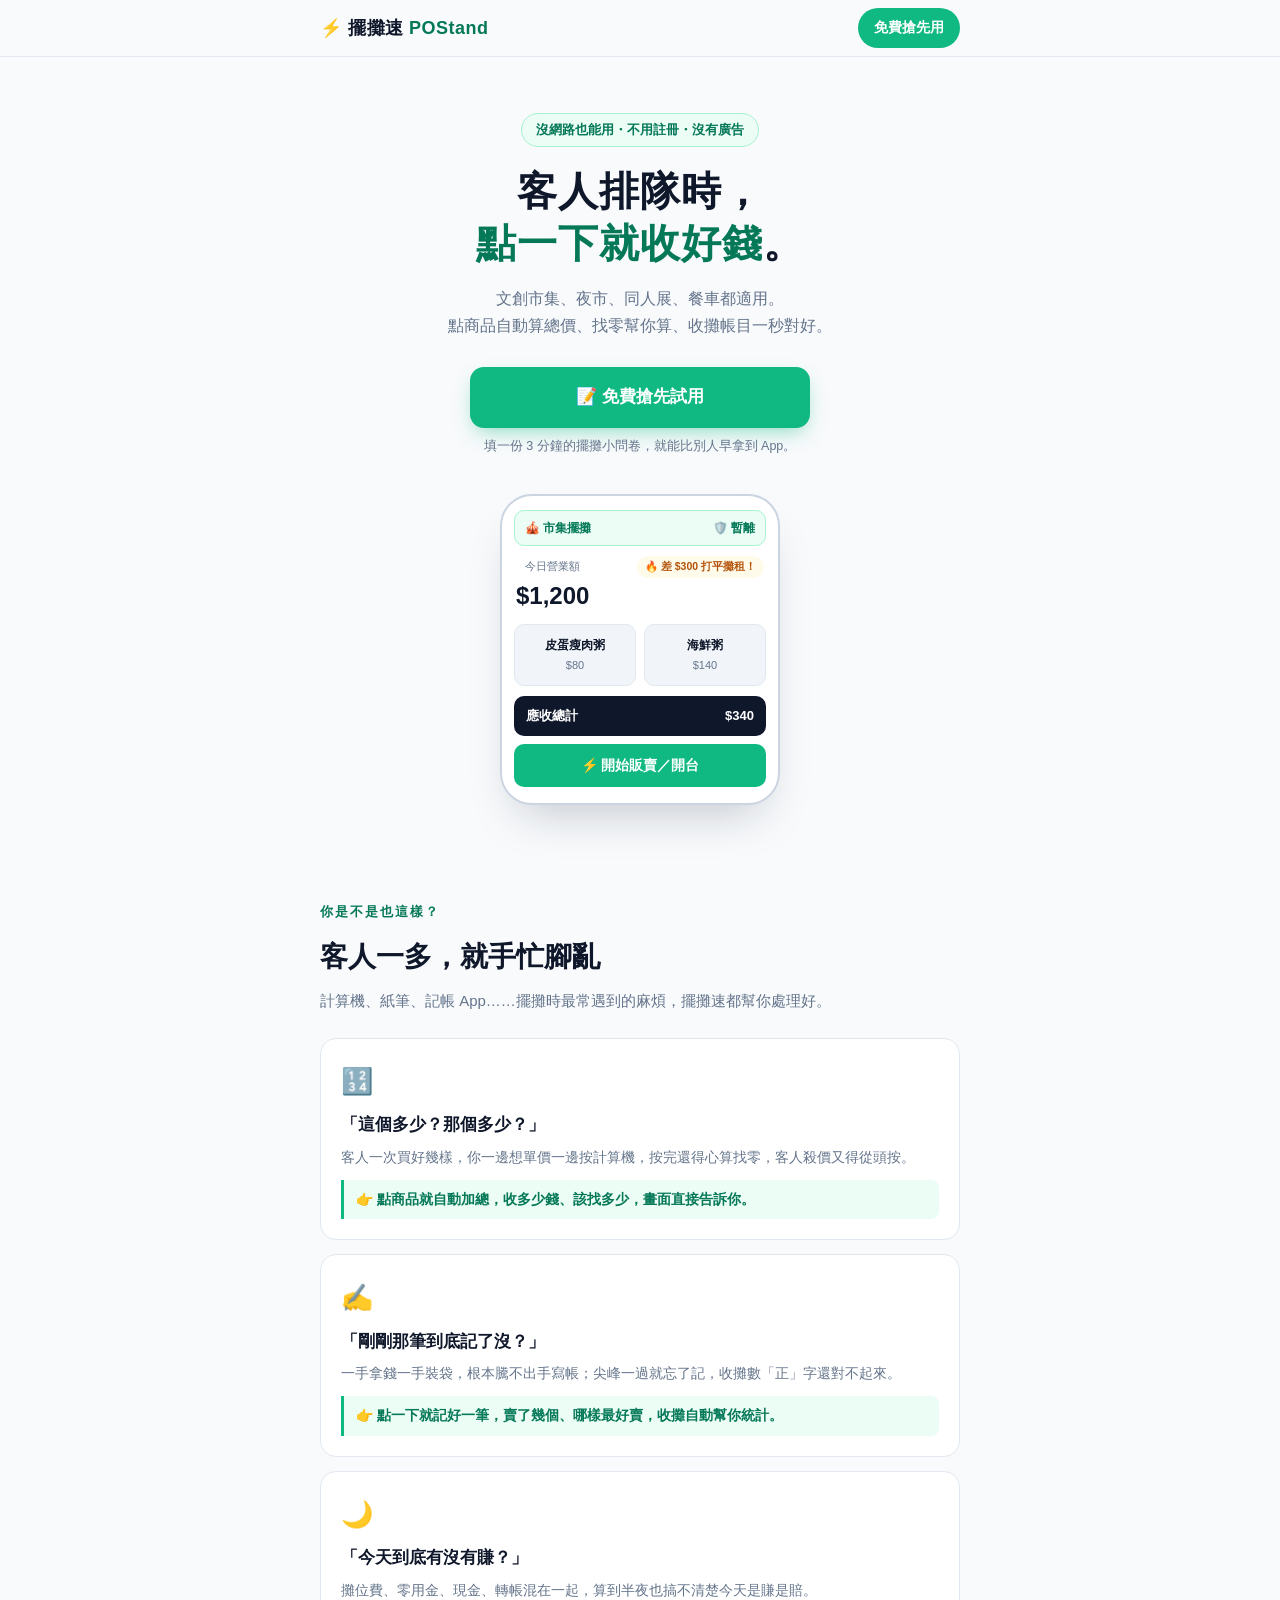
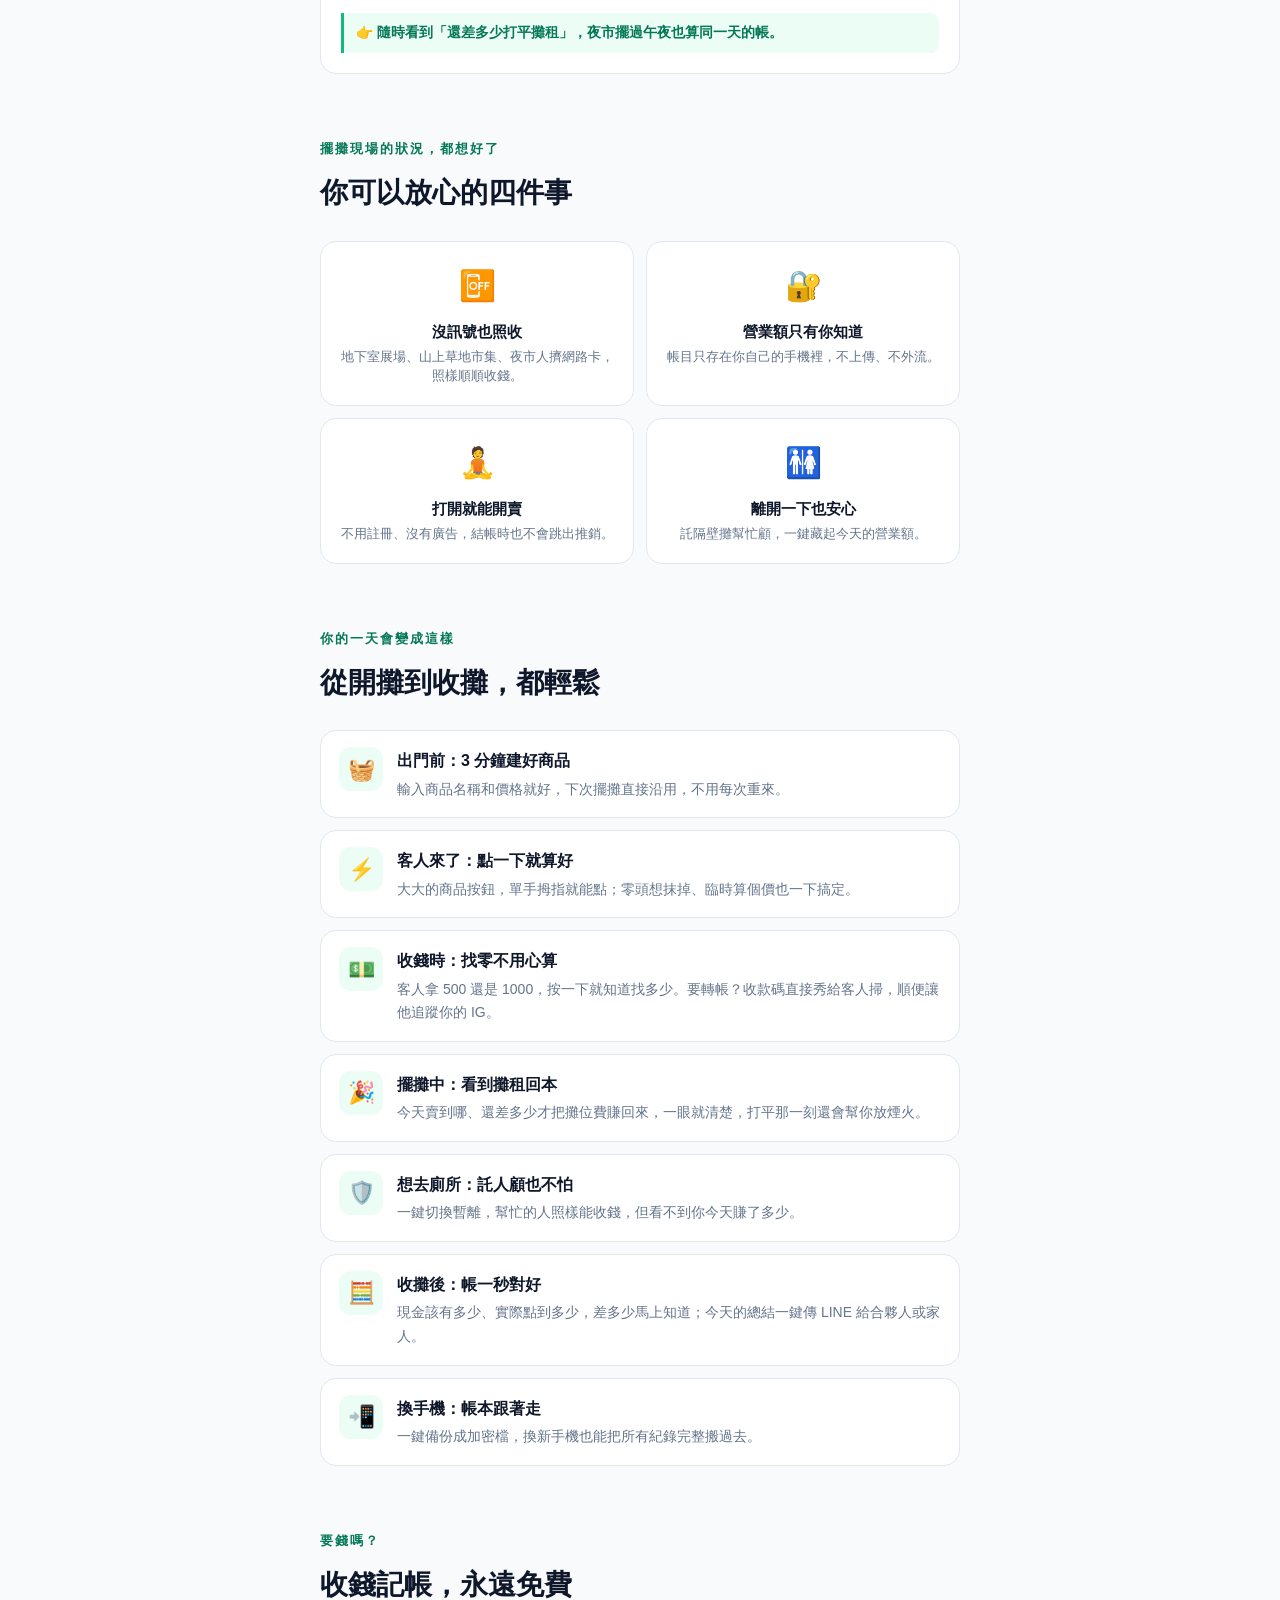
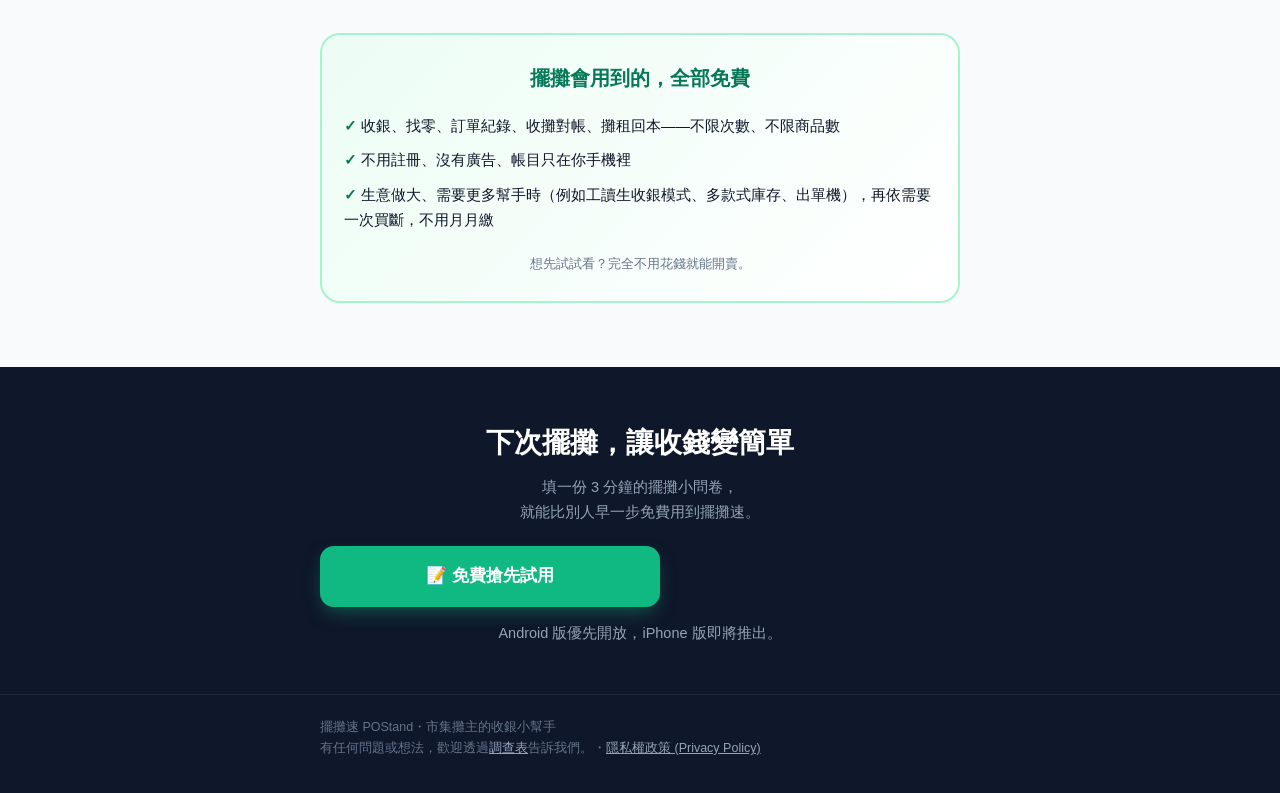
==== public/postand/index.html @ 0e83c527 "feat: add POStand landing page and privacy policy for App Store" ====
<!DOCTYPE html>
<html lang="zh-Hant">
<head>
<meta charset="UTF-8">
<meta name="viewport" content="width=device-width, initial-scale=1.0, viewport-fit=cover">
<title>擺攤速 POStand — 客人排隊時，點一下就收好錢</title>
<meta name="description" content="市集、夜市、同人展、餐車攤主的收銀小幫手。點商品自動算總價、幫你算找零、收攤帳目一秒對好。沒網路也能用、不用註冊、沒有廣告。">
<meta property="og:title" content="擺攤速 POStand — 客人排隊時，點一下就收好錢">
<meta property="og:description" content="點商品自動算總價、幫你算找零、收攤帳目一秒對好。沒網路也能用、不用註冊、沒有廣告。">
<meta property="og:type" content="website">
<meta name="theme-color" content="#10B981">
<link rel="icon" href="data:image/svg+xml,<svg xmlns='http://www.w3.org/2000/svg' viewBox='0 0 100 100'><text y='.9em' font-size='90'>⚡</text></svg>">
<style>
  /* ==== Design tokens = app light theme (src/core/theme.ts LIGHT_COLORS) ==== */
  :root {
    --primary: #10B981;
    --primary-dark: #047857;
    --primary-light: #ECFDF5;
    --primary-border: #A7F3D0;
    --warning: #F59E0B;
    --warning-light: #FFFBEB;
    --warning-dark: #B45309;
    --danger: #EF4444;
    --bg: #F8FAFC;
    --surface: #FFFFFF;
    --surface-sub: #F1F5F9;
    --text-main: #0F172A;
    --text-muted: #64748B;
    --border: #E2E8F0;
    --border-strong: #CBD5E1;
    --radius: 16px;
  }
  * { margin: 0; padding: 0; box-sizing: border-box; }
  html { scroll-behavior: smooth; }
  body {
    font-family: -apple-system, BlinkMacSystemFont, "PingFang TC", "Noto Sans TC", "Microsoft JhengHei", sans-serif;
    background: var(--bg);
    color: var(--text-main);
    line-height: 1.7;
    -webkit-font-smoothing: antialiased;
  }
  .wrap { max-width: 680px; margin: 0 auto; padding: 0 20px; }

  /* ==== Header ==== */
  header {
    position: sticky; top: 0; z-index: 50;
    background: rgba(248,250,252,.92);
    backdrop-filter: blur(10px);
    border-bottom: 1px solid var(--border);
  }
  .nav { display: flex; align-items: center; justify-content: space-between; height: 56px; }
  .brand { font-weight: 800; font-size: 18px; color: var(--text-main); text-decoration: none; letter-spacing: .5px; }
  .brand em { font-style: normal; color: var(--primary-dark); }
  .nav-cta {
    background: var(--primary); color: #fff; text-decoration: none;
    font-size: 14px; font-weight: 700; padding: 8px 16px; border-radius: 999px;
  }

  /* ==== Hero ==== */
  .hero { padding: 56px 0 40px; text-align: center; }
  .hero .badge {
    display: inline-block; background: var(--primary-light); color: var(--primary-dark);
    border: 1px solid var(--primary-border); border-radius: 999px;
    font-size: 13px; font-weight: 700; padding: 5px 14px; margin-bottom: 18px;
  }
  .hero h1 { font-size: clamp(28px, 7vw, 40px); line-height: 1.3; font-weight: 900; letter-spacing: 1px; }
  .hero h1 .hl { color: var(--primary-dark); }
  .hero p.sub { margin-top: 16px; font-size: 16px; color: var(--text-muted); }
  .hero-cta { margin-top: 28px; display: flex; flex-direction: column; gap: 12px; align-items: center; }
  .btn {
    display: flex; align-items: center; justify-content: center; gap: 8px;
    width: 100%; max-width: 340px; text-decoration: none; text-align: center;
    border-radius: 14px; font-size: 17px; font-weight: 800; padding: 16px 20px;
    transition: transform .15s ease;
  }
  .btn:active { transform: scale(.97); }
  .btn-primary {
    background: var(--primary); color: #fff;
    box-shadow: 0 8px 20px -6px rgba(16,185,129,.5);
  }
  .btn-secondary {
    background: var(--surface); color: var(--primary-dark);
    border: 2px solid var(--primary-border);
  }
  .btn + .btn-hint { margin-top: -4px; }
  .btn-hint { font-size: 12.5px; color: var(--text-muted); }
  .hidden { display: none !important; }

  /* ==== Phone mock ==== */
  .mock { margin: 36px auto 0; width: 280px; }
  .phone {
    background: var(--surface); border: 2px solid var(--border-strong); border-radius: 32px;
    padding: 14px 12px 16px; box-shadow: 0 24px 48px -20px rgba(15,23,42,.25);
  }
  .phone-top {
    display: flex; justify-content: space-between; align-items: center;
    background: var(--primary-light); border: 1px solid var(--primary-border);
    border-radius: 10px; padding: 7px 10px; font-size: 12px; font-weight: 700; color: var(--primary-dark);
  }
  .phone-kpi { margin: 10px 2px 8px; display: flex; justify-content: space-between; align-items: baseline; }
  .kpi-label { font-size: 11px; color: var(--text-muted); display: block; }
  .kpi-num { font-size: 24px; font-weight: 900; font-variant-numeric: tabular-nums; }
  .chip {
    display: inline-block; background: var(--warning-light); color: var(--warning-dark);
    font-size: 10.5px; font-weight: 700; padding: 2px 8px; border-radius: 999px;
  }
  .grid2 { display: grid; grid-template-columns: 1fr 1fr; gap: 8px; margin-top: 8px; }
  .tile {
    background: var(--surface-sub); border: 1px solid var(--border); border-radius: 10px;
    padding: 10px 8px; font-size: 12px; font-weight: 700;
  }
  .tile span { display: block; font-size: 11px; color: var(--text-muted); font-weight: 400; font-variant-numeric: tabular-nums; }
  .phone-total {
    margin-top: 10px; background: var(--text-main); color: #fff; border-radius: 10px;
    padding: 9px 12px; font-size: 13px; font-weight: 800; display: flex; justify-content: space-between;
    font-variant-numeric: tabular-nums;
  }
  .phone-cta {
    margin-top: 8px; background: var(--primary); color: #fff; border-radius: 10px;
    text-align: center; padding: 10px; font-size: 14px; font-weight: 800;
  }

  /* ==== Sections ==== */
  section { padding: 52px 0 8px; }
  .sec-tag { color: var(--primary-dark); font-size: 13px; font-weight: 800; letter-spacing: 2px; }
  h2 { font-size: clamp(22px, 5.5vw, 28px); font-weight: 900; margin: 8px 0 8px; }
  .sec-desc { color: var(--text-muted); font-size: 15px; }

  /* Replace cards */
  .cards { display: grid; gap: 14px; margin-top: 24px; }
  .card {
    background: var(--surface); border: 1px solid var(--border); border-radius: var(--radius);
    padding: 20px;
  }
  .card .emoji { font-size: 26px; }
  .card h3 { font-size: 17px; margin: 8px 0 6px; }
  .card .pain { color: var(--text-muted); font-size: 14px; }
  .card .gain { margin-top: 10px; background: var(--primary-light); border-left: 3px solid var(--primary); padding: 8px 12px; border-radius: 0 8px 8px 0; font-size: 14px; font-weight: 600; color: var(--primary-dark); }

  /* Feature list */
  .feat { display: grid; gap: 12px; margin-top: 24px; }
  .feat-item {
    display: flex; gap: 14px; align-items: flex-start;
    background: var(--surface); border: 1px solid var(--border); border-radius: var(--radius); padding: 16px 18px;
  }
  .feat-icon {
    flex: 0 0 44px; height: 44px; border-radius: 12px; background: var(--primary-light);
    display: flex; align-items: center; justify-content: center; font-size: 22px;
  }
  .feat-item h3 { font-size: 16px; margin-bottom: 3px; }
  .feat-item p { font-size: 14px; color: var(--text-muted); }

  /* Principles */
  .principle-grid { display: grid; grid-template-columns: 1fr 1fr; gap: 12px; margin-top: 24px; }
  .principle {
    background: var(--surface); border: 1px solid var(--border); border-radius: var(--radius);
    padding: 18px 16px; text-align: center;
  }
  .principle .emoji { font-size: 30px; }
  .principle h3 { font-size: 15px; margin: 8px 0 4px; }
  .principle p { font-size: 12.5px; color: var(--text-muted); line-height: 1.55; }

  /* Pricing */
  .price-hero {
    margin-top: 24px; background: linear-gradient(135deg, var(--primary-light), #fff);
    border: 2px solid var(--primary-border); border-radius: 20px; padding: 26px 22px; text-align: center;
  }
  .price-hero .tag { font-weight: 800; font-size: 20px; color: var(--primary-dark); }
  .price-hero ul { list-style: none; margin-top: 14px; text-align: left; }
  .price-hero li { font-size: 14.5px; padding: 5px 0; }
  .price-hero li::before { content: "✓ "; color: var(--primary-dark); font-weight: 800; }
  .price-note { margin-top: 16px; font-size: 13px; color: var(--text-muted); }

  /* Survey band */
  .survey {
    margin: 56px 0 0; padding: 44px 0 48px;
    background: var(--text-main); color: #fff;
  }
  .survey h2 { color: #fff; }
  .survey p { color: #94A3B8; font-size: 14.5px; margin-top: 8px; }
  .survey .btn-primary { margin-top: 22px; }

  footer { background: var(--text-main); color: #64748B; font-size: 12.5px; padding: 22px 0 34px; border-top: 1px solid #1E293B; }
  footer a { color: #94A3B8; }
</style>
</head>
<body>

<header>
  <div class="wrap nav">
    <a class="brand" href="#top">⚡ 擺攤速 <em>POStand</em></a>
    <a class="nav-cta" href="https://forms.gle/gsZ1opirxMMz4WYP7" target="_blank" rel="noopener">免費搶先用</a>
  </div>
</header>

<main id="top">
  <div class="wrap">

    <!-- HERO -->
    <div class="hero">
      <span class="badge">沒網路也能用・不用註冊・沒有廣告</span>
      <h1>客人排隊時，<br><span class="hl">點一下就收好錢</span>。</h1>
      <p class="sub">文創市集、夜市、同人展、餐車都適用。<br>點商品自動算總價、找零幫你算、收攤帳目一秒對好。</p>
      <div class="hero-cta">
        <!-- Store badges — 上架後移除 hidden class 並填入連結 -->
        <div class="store-row hidden" id="storeRow">
          <a class="btn btn-primary hidden" id="btnIos" href="#" rel="noopener"></a>
          <a class="btn btn-primary hidden" id="btnAndroid" href="#" rel="noopener"></a>
        </div>
        <a class="btn btn-primary" href="https://forms.gle/gsZ1opirxMMz4WYP7" target="_blank" rel="noopener">📝 免費搶先試用</a>
        <p class="btn-hint">填一份 3 分鐘的擺攤小問卷，就能比別人早拿到 App。</p>
      </div>
      <div class="mock" aria-hidden="true">
        <div class="phone">
          <div class="phone-top"><span>🎪 市集擺攤</span><span>🛡️ 暫離</span></div>
          <div class="phone-kpi">
            <div><span class="kpi-label">今日營業額</span><span class="kpi-num">$1,200</span></div>
            <span class="chip">🔥 差 $300 打平攤租！</span>
          </div>
          <div class="grid2">
            <div class="tile">皮蛋瘦肉粥<span>$80</span></div>
            <div class="tile">海鮮粥<span>$140</span></div>
          </div>
          <div class="phone-total"><span>應收總計</span><span>$340</span></div>
          <div class="phone-cta">⚡ 開始販賣／開台</div>
        </div>
      </div>
    </div>

    <!-- PAIN → GAIN -->
    <section id="why">
      <span class="sec-tag">你是不是也這樣？</span>
      <h2>客人一多，就手忙腳亂</h2>
      <p class="sec-desc">計算機、紙筆、記帳 App……擺攤時最常遇到的麻煩，擺攤速都幫你處理好。</p>
      <div class="cards">
        <div class="card">
          <span class="emoji">🔢</span>
          <h3>「這個多少？那個多少？」</h3>
          <p class="pain">客人一次買好幾樣，你一邊想單價一邊按計算機，按完還得心算找零，客人殺價又得從頭按。</p>
          <p class="gain">👉 點商品就自動加總，收多少錢、該找多少，畫面直接告訴你。</p>
        </div>
        <div class="card">
          <span class="emoji">✍️</span>
          <h3>「剛剛那筆到底記了沒？」</h3>
          <p class="pain">一手拿錢一手裝袋，根本騰不出手寫帳；尖峰一過就忘了記，收攤數「正」字還對不起來。</p>
          <p class="gain">👉 點一下就記好一筆，賣了幾個、哪樣最好賣，收攤自動幫你統計。</p>
        </div>
        <div class="card">
          <span class="emoji">🌙</span>
          <h3>「今天到底有沒有賺？」</h3>
          <p class="pain">攤位費、零用金、現金、轉帳混在一起，算到半夜也搞不清楚今天是賺是賠。</p>
          <p class="gain">👉 隨時看到「還差多少打平攤租」，夜市擺過午夜也算同一天的帳。</p>
        </div>
      </div>
    </section>

    <!-- PROMISES -->
    <section id="principles">
      <span class="sec-tag">擺攤現場的狀況，都想好了</span>
      <h2>你可以放心的四件事</h2>
      <div class="principle-grid">
        <div class="principle"><span class="emoji">📴</span><h3>沒訊號也照收</h3><p>地下室展場、山上草地市集、夜市人擠網路卡，照樣順順收錢。</p></div>
        <div class="principle"><span class="emoji">🔐</span><h3>營業額只有你知道</h3><p>帳目只存在你自己的手機裡，不上傳、不外流。</p></div>
        <div class="principle"><span class="emoji">🧘</span><h3>打開就能開賣</h3><p>不用註冊、沒有廣告，結帳時也不會跳出推銷。</p></div>
        <div class="principle"><span class="emoji">🚻</span><h3>離開一下也安心</h3><p>託隔壁攤幫忙顧，一鍵藏起今天的營業額。</p></div>
      </div>
    </section>

    <!-- A DAY WITH POSTAND -->
    <section id="features">
      <span class="sec-tag">你的一天會變成這樣</span>
      <h2>從開攤到收攤，都輕鬆</h2>
      <div class="feat">
        <div class="feat-item"><div class="feat-icon">🧺</div><div><h3>出門前：3 分鐘建好商品</h3><p>輸入商品名稱和價格就好，下次擺攤直接沿用，不用每次重來。</p></div></div>
        <div class="feat-item"><div class="feat-icon">⚡</div><div><h3>客人來了：點一下就算好</h3><p>大大的商品按鈕，單手拇指就能點；零頭想抹掉、臨時算個價也一下搞定。</p></div></div>
        <div class="feat-item"><div class="feat-icon">💵</div><div><h3>收錢時：找零不用心算</h3><p>客人拿 500 還是 1000，按一下就知道找多少。要轉帳？收款碼直接秀給客人掃，順便讓他追蹤你的 IG。</p></div></div>
        <div class="feat-item"><div class="feat-icon">🎉</div><div><h3>擺攤中：看到攤租回本</h3><p>今天賣到哪、還差多少才把攤位費賺回來，一眼就清楚，打平那一刻還會幫你放煙火。</p></div></div>
        <div class="feat-item"><div class="feat-icon">🛡️</div><div><h3>想去廁所：託人顧也不怕</h3><p>一鍵切換暫離，幫忙的人照樣能收錢，但看不到你今天賺了多少。</p></div></div>
        <div class="feat-item"><div class="feat-icon">🧮</div><div><h3>收攤後：帳一秒對好</h3><p>現金該有多少、實際點到多少，差多少馬上知道；今天的總結一鍵傳 LINE 給合夥人或家人。</p></div></div>
        <div class="feat-item"><div class="feat-icon">📲</div><div><h3>換手機：帳本跟著走</h3><p>一鍵備份成加密檔，換新手機也能把所有紀錄完整搬過去。</p></div></div>
      </div>
    </section>

    <!-- PRICING -->
    <section id="pricing">
      <span class="sec-tag">要錢嗎？</span>
      <h2>收錢記帳，永遠免費</h2>
      <div class="price-hero">
        <div class="tag">擺攤會用到的，全部免費</div>
        <ul>
          <li>收銀、找零、訂單紀錄、收攤對帳、攤租回本——不限次數、不限商品數</li>
          <li>不用註冊、沒有廣告、帳目只在你手機裡</li>
          <li>生意做大、需要更多幫手時（例如工讀生收銀模式、多款式庫存、出單機），再依需要一次買斷，不用月月繳</li>
        </ul>
        <p class="price-note">想先試試看？完全不用花錢就能開賣。</p>
      </div>
    </section>

  </div>

  <!-- SURVEY CTA -->
  <div class="survey">
    <div class="wrap" style="text-align:center">
      <h2>下次擺攤，讓收錢變簡單</h2>
      <p>填一份 3 分鐘的擺攤小問卷，<br>就能比別人早一步免費用到擺攤速。</p>
      <a class="btn btn-primary" href="https://forms.gle/gsZ1opirxMMz4WYP7" target="_blank" rel="noopener">📝 免費搶先試用</a>
      <p class="price-note" style="margin-top:14px">Android 版優先開放，iPhone 版即將推出。</p>
    </div>
  </div>

  <footer>
    <div class="wrap">
      <p>擺攤速 POStand・市集攤主的收銀小幫手</p>
      <p>有任何問題或想法，歡迎透過<a href="https://forms.gle/gsZ1opirxMMz4WYP7" target="_blank" rel="noopener">調查表</a>告訴我們。・<a href="/postand/privacy">隱私權政策 (Privacy Policy)</a></p>
    </div>
  </footer>
</main>

<script>
  // ==== Store launch: fill links, remove hidden, run this in console or edit here ====
  // Set RELEASE_READY = true (or flip the hidden classes in HTML) when stores go live.
  var RELEASE_READY = false;
  var STORE = {
    ios: 'https://apps.apple.com/app/id0000000000',        // TODO fill at launch
    android: 'https://play.google.com/store/apps/details?id=tw.bobee.postand' // TODO fill at launch
  };
  if (RELEASE_READY) {
    document.getElementById('storeRow').classList.remove('hidden');
    var ios = document.getElementById('btnIos'), an = document.getElementById('btnAndroid');
    ios.classList.remove('hidden'); an.classList.remove('hidden');
    ios.href = STORE.ios; an.href = STORE.android;
    ios.textContent = '  App Store 下載';
    an.textContent = '▶︎ Google Play 下載';
  }
</script>
</body>
</html>
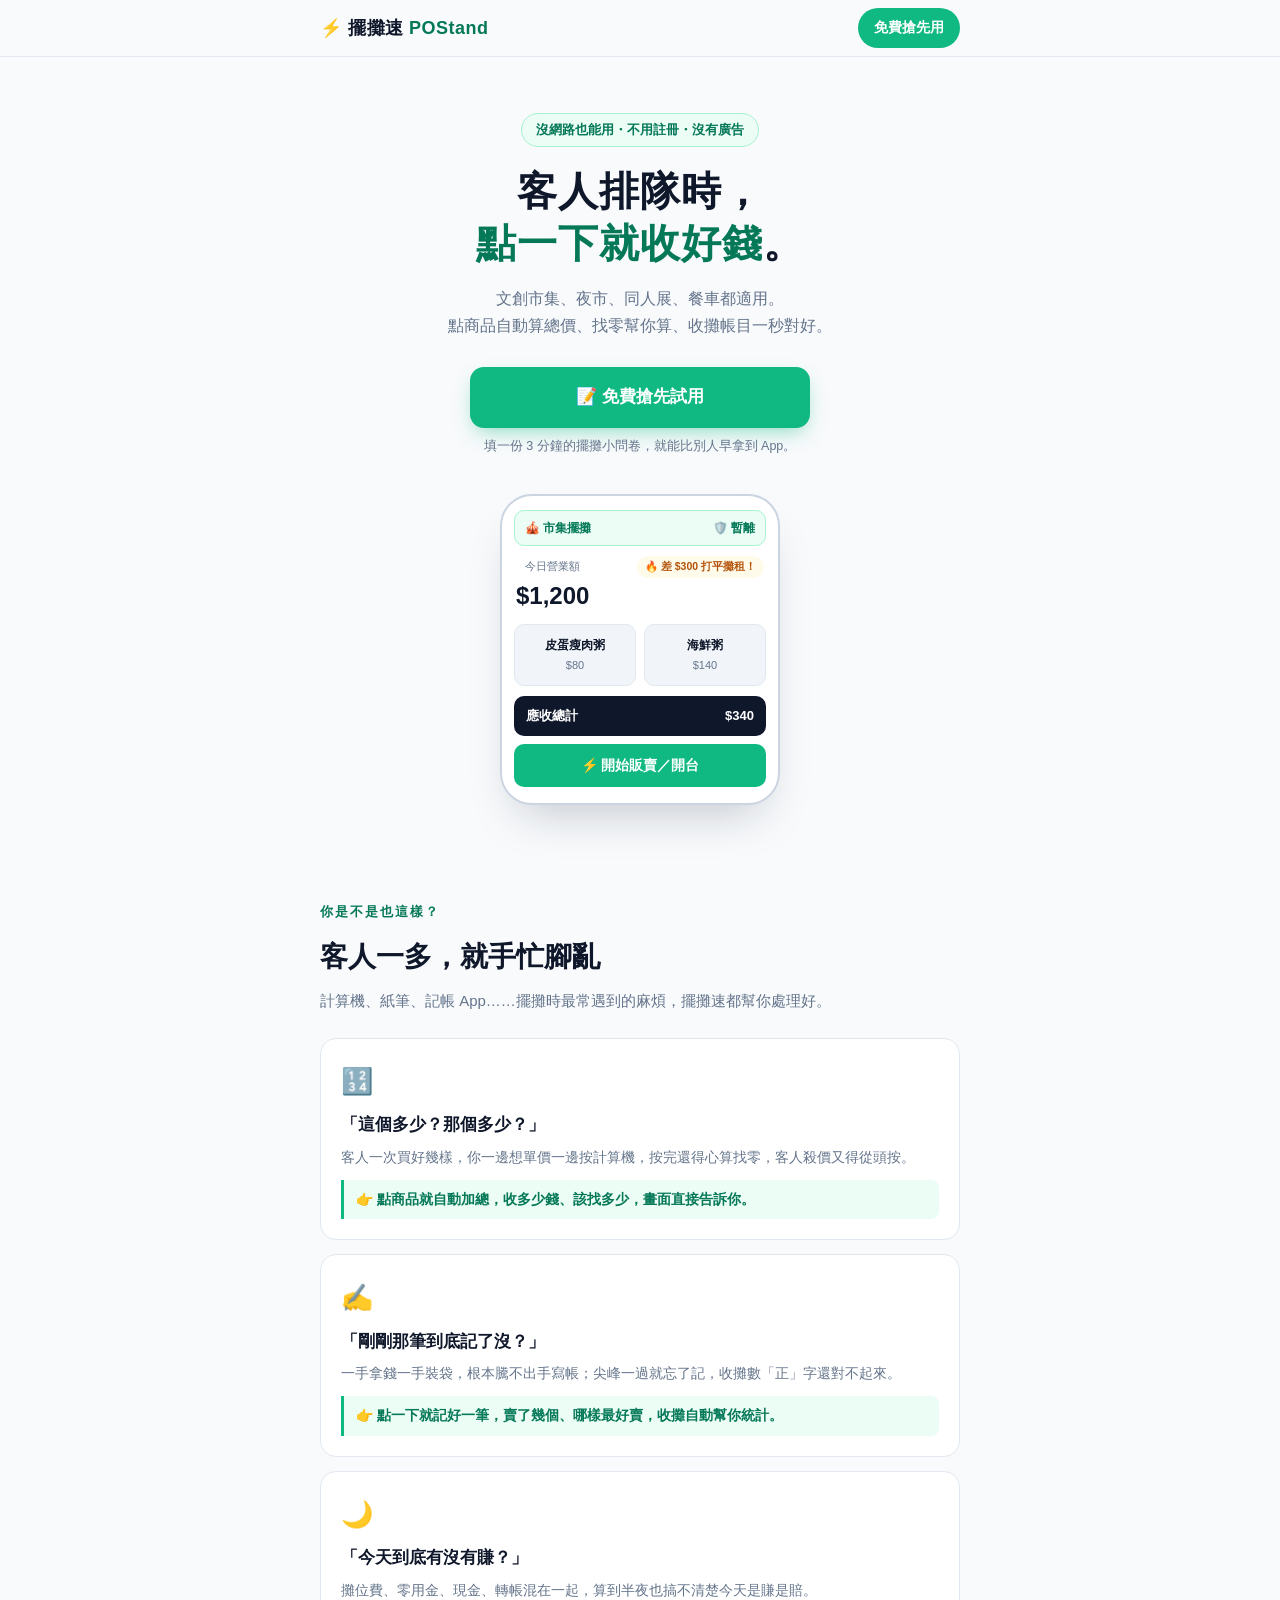
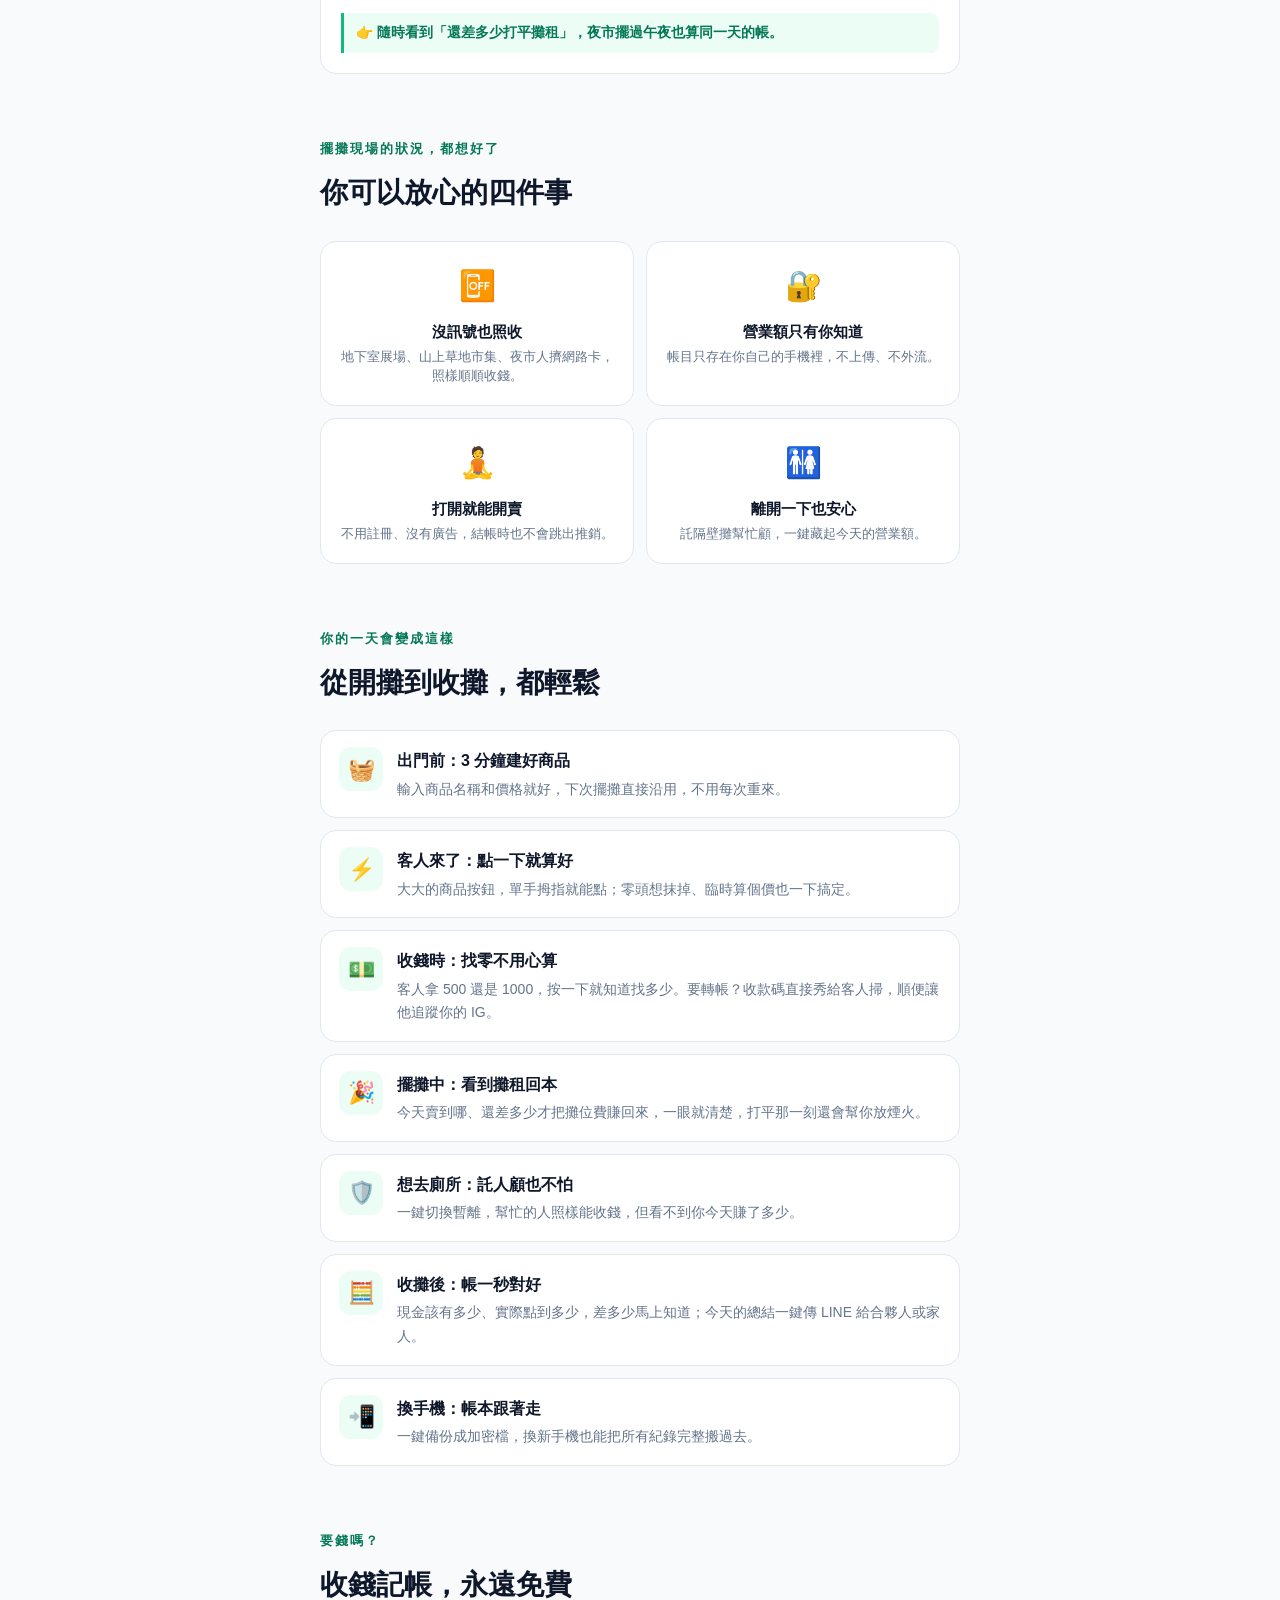
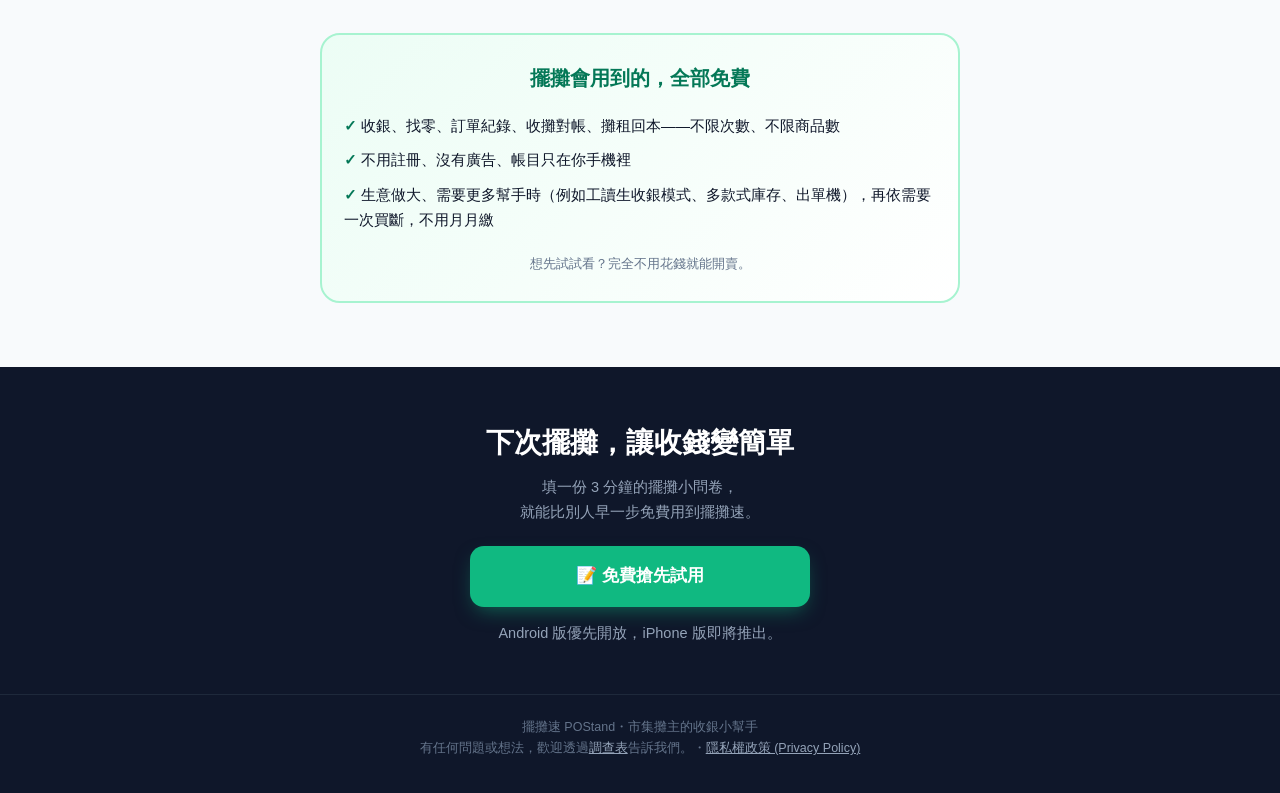
==== commit fc45a32e: "fix(postand): center align bottom survey button and footer terms" ====
--- a/public/postand/index.html
+++ b/public/postand/index.html
@@ -71,6 +71,7 @@
     display: flex; align-items: center; justify-content: center; gap: 8px;
     width: 100%; max-width: 340px; text-decoration: none; text-align: center;
     border-radius: 14px; font-size: 17px; font-weight: 800; padding: 16px 20px;
+    margin-left: auto; margin-right: auto;
     transition: transform .15s ease;
   }
   .btn:active { transform: scale(.97); }
@@ -178,9 +179,9 @@
   }
   .survey h2 { color: #fff; }
   .survey p { color: #94A3B8; font-size: 14.5px; margin-top: 8px; }
-  .survey .btn-primary { margin-top: 22px; }
-
-  footer { background: var(--text-main); color: #64748B; font-size: 12.5px; padding: 22px 0 34px; border-top: 1px solid #1E293B; }
+  .survey .btn-primary { margin: 22px auto 0; }
+
+  footer { background: var(--text-main); color: #64748B; font-size: 12.5px; padding: 22px 0 34px; border-top: 1px solid #1E293B; text-align: center; }
   footer a { color: #94A3B8; }
 </style>
 </head>
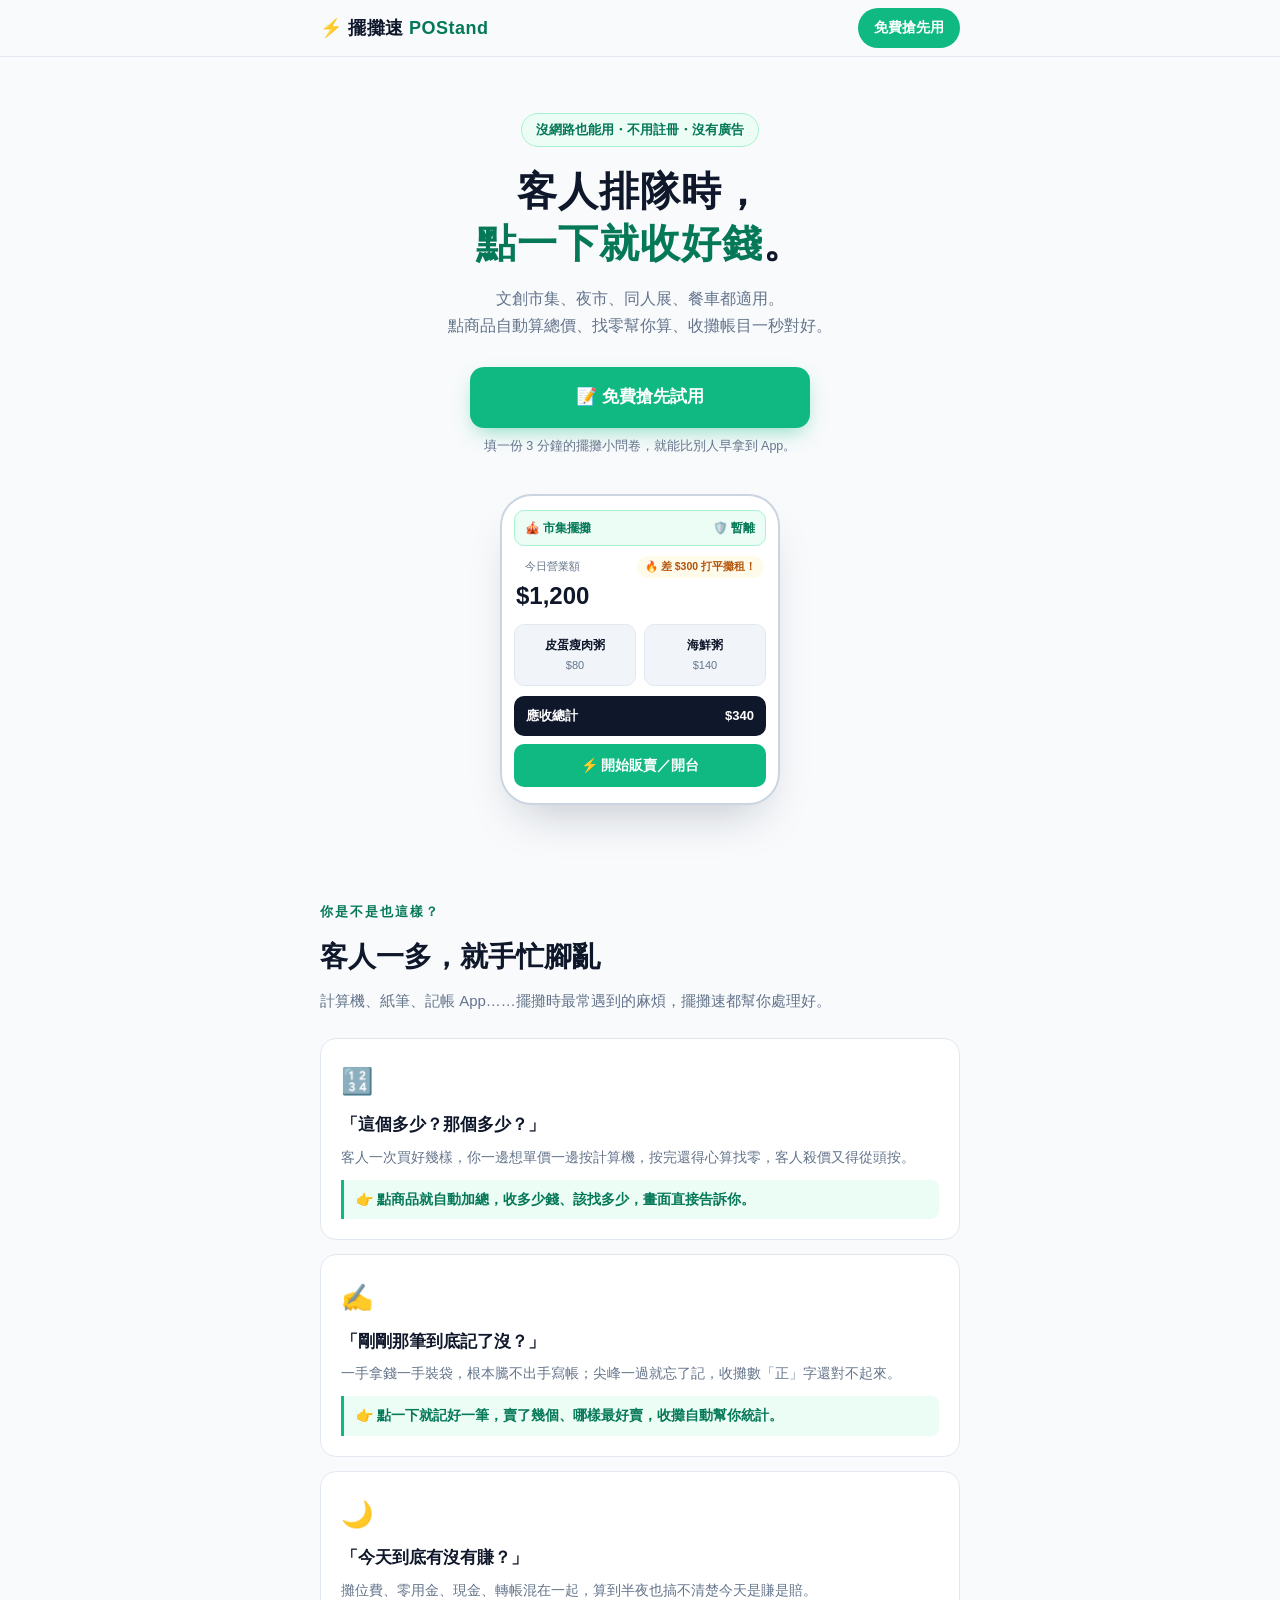
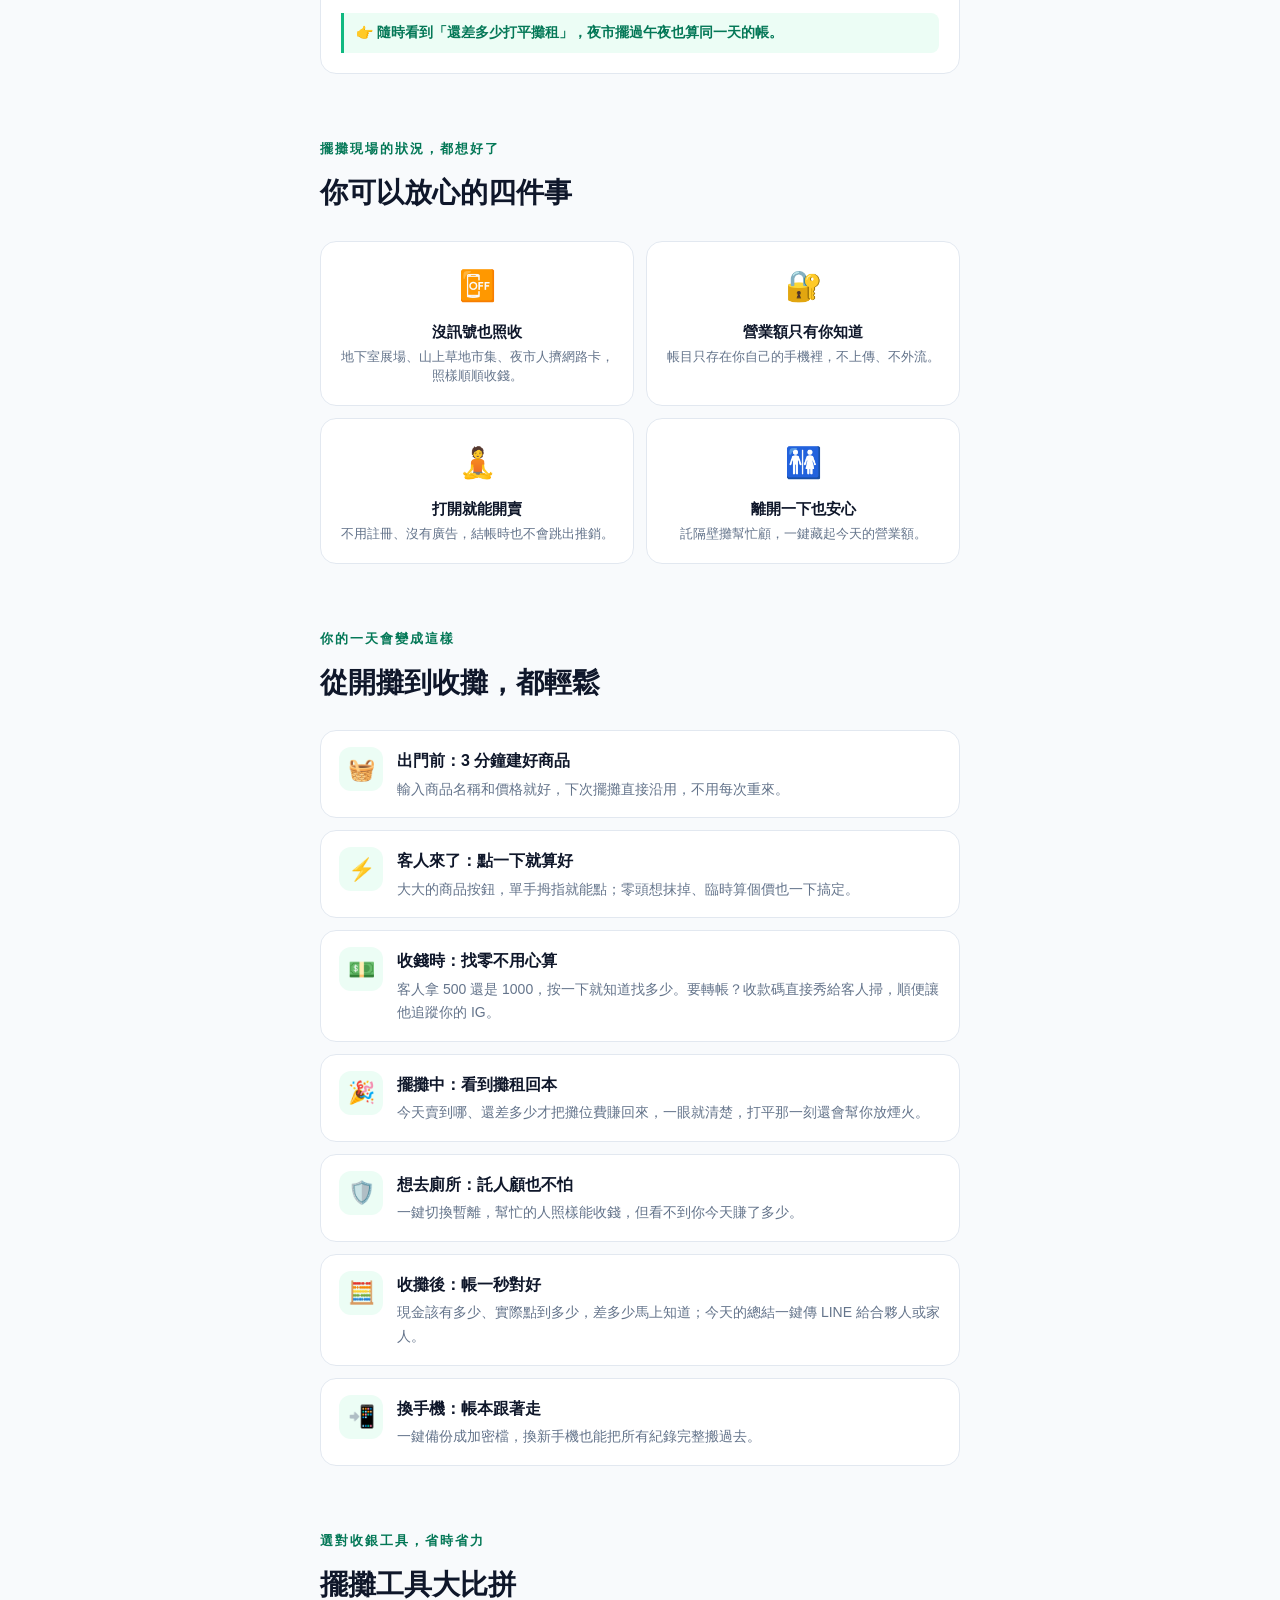
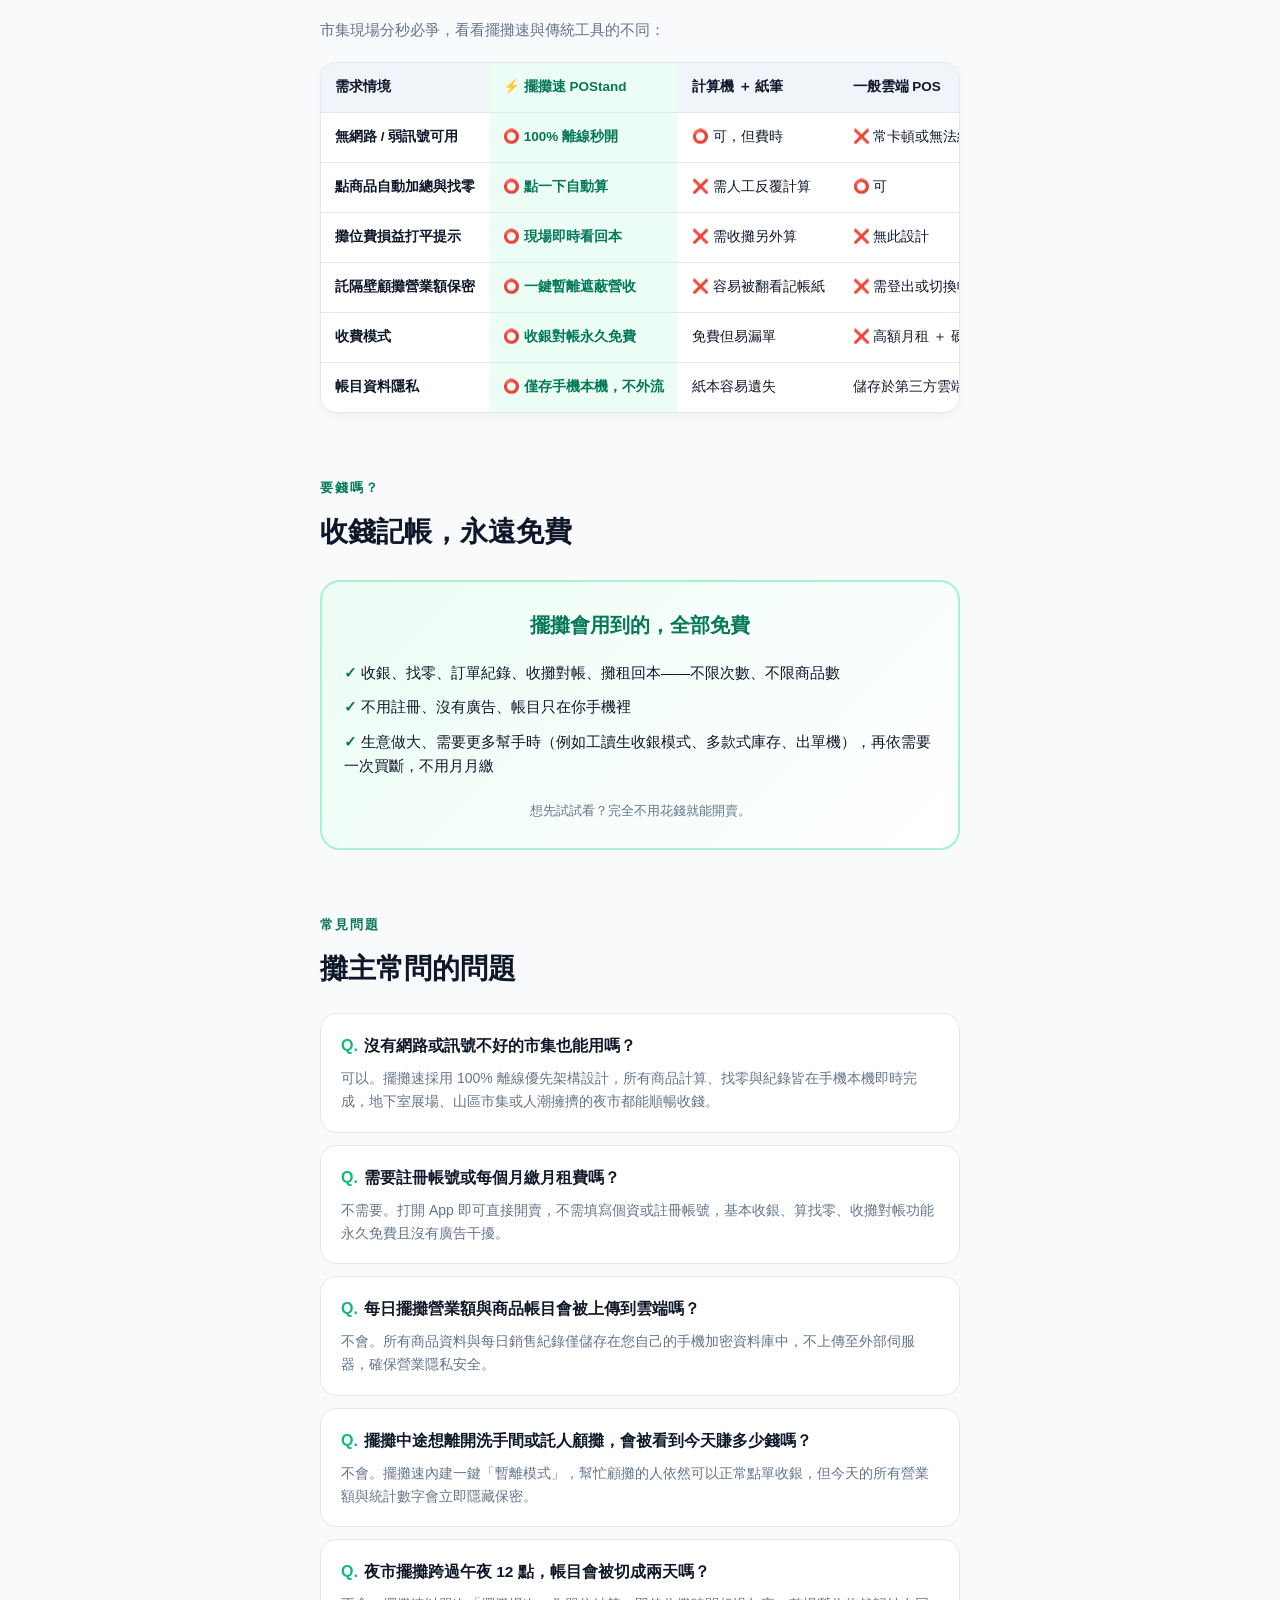
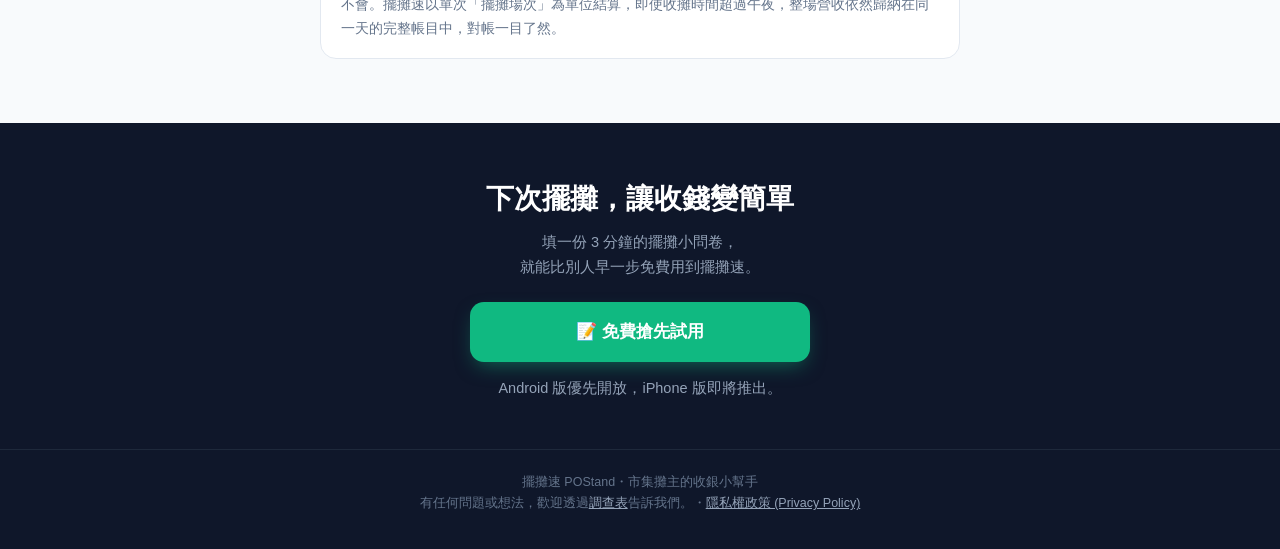
==== commit 88542b80: "feat(seo): add sitemap, robots.txt, schema JSON-LD, comparison table, and FAQ for SEO & AEO" ====
--- a/public/postand/index.html
+++ b/public/postand/index.html
@@ -3,13 +3,109 @@
 <head>
 <meta charset="UTF-8">
 <meta name="viewport" content="width=device-width, initial-scale=1.0, viewport-fit=cover">
-<title>擺攤速 POStand — 客人排隊時，點一下就收好錢</title>
-<meta name="description" content="市集、夜市、同人展、餐車攤主的收銀小幫手。點商品自動算總價、幫你算找零、收攤帳目一秒對好。沒網路也能用、不用註冊、沒有廣告。">
+<title>擺攤速 POStand — 客人排隊時，點一下就收好錢｜市集與夜市離線收銀記帳 App</title>
+<meta name="description" content="市集、夜市、同人展、餐車攤主的離線收銀小幫手。點商品自動算總價、幫你算找零、收攤帳目一秒對好。沒網路也能用、不用註冊、沒有廣告。">
+<meta name="keywords" content="擺攤速, POStand, 市集收銀, 擺攤記帳, 離線POS, 文創市集, 夜市收銀, 同人展收銀, 餐車記帳, 找零計算, 攤位對帳">
+<link rel="canonical" href="https://bobee.tw/postand/">
+
+<!-- Open Graph / Facebook -->
+<meta property="og:type" content="website">
+<meta property="og:url" content="https://bobee.tw/postand/">
+<meta property="og:site_name" content="擺攤速 POStand">
+<meta property="og:locale" content="zh_TW">
 <meta property="og:title" content="擺攤速 POStand — 客人排隊時，點一下就收好錢">
 <meta property="og:description" content="點商品自動算總價、幫你算找零、收攤帳目一秒對好。沒網路也能用、不用註冊、沒有廣告。">
-<meta property="og:type" content="website">
+
+<!-- Twitter -->
+<meta name="twitter:card" content="summary">
+<meta name="twitter:title" content="擺攤速 POStand — 客人排隊時，點一下就收好錢">
+<meta name="twitter:description" content="市集、夜市、同人展、餐車攤主的離線收銀小幫手。點商品自動算總價、幫你算找零、收攤帳目一秒對好。沒網路也能用、不用註冊、沒有廣告。">
+
 <meta name="theme-color" content="#10B981">
 <link rel="icon" href="data:image/svg+xml,<svg xmlns='http://www.w3.org/2000/svg' viewBox='0 0 100 100'><text y='.9em' font-size='90'>⚡</text></svg>">
+
+<!-- Schema.org Structured Data for SEO & AEO -->
+<script type="application/ld+json">
+{
+  "@context": "https://schema.org",
+  "@graph": [
+    {
+      "@type": "SoftwareApplication",
+      "@id": "https://bobee.tw/postand/#app",
+      "name": "擺攤速 POStand",
+      "alternateName": ["POStand", "擺攤速"],
+      "applicationCategory": "BusinessApplication",
+      "operatingSystem": "iOS, Android",
+      "description": "專為文創市集、夜市、同人展與餐車攤主設計的離線收銀記帳 App。支援無網路環境自動算總價、找零計算、攤租損益打平提示與一秒對帳。",
+      "url": "https://bobee.tw/postand/",
+      "offers": {
+        "@type": "Offer",
+        "price": "0",
+        "priceCurrency": "TWD"
+      },
+      "featureList": [
+        "離線收銀無須網路",
+        "無須註冊無廣告",
+        "自動找零計算",
+        "營業額保密暫離模式",
+        "攤租損益回本即時試算",
+        "收攤快速對帳與匯出"
+      ],
+      "author": {
+        "@type": "Organization",
+        "name": "Bobee",
+        "url": "https://bobee.tw"
+      }
+    },
+    {
+      "@type": "FAQPage",
+      "@id": "https://bobee.tw/postand/#faq",
+      "mainEntity": [
+        {
+          "@type": "Question",
+          "name": "沒有網路或訊號不好的市集也能用擺攤速收銀嗎？",
+          "acceptedAnswer": {
+            "@type": "Answer",
+            "text": "可以。擺攤速採用 100% 離線優先架構設計，所有商品計算、找零與紀錄皆在手機本機即時完成，地下室展場、山區市集或人潮擁擠的夜市都能順暢收錢。"
+          }
+        },
+        {
+          "@type": "Question",
+          "name": "擺攤速需要註冊帳號或每個月繳訂閱費嗎？",
+          "acceptedAnswer": {
+            "@type": "Answer",
+            "text": "不需要。打開 App 即可直接開賣，不需填寫個資或註冊帳號，基本收銀、算找零、收攤對帳功能永久免費且沒有廣告干擾。"
+          }
+        },
+        {
+          "@type": "Question",
+          "name": "我的每日擺攤營業額與商品帳目會被上傳到雲端嗎？",
+          "acceptedAnswer": {
+            "@type": "Answer",
+            "text": "不會。所有商品資料與每日銷售紀錄僅儲存在您自己的手機加密資料庫中，不上傳至外部伺服器，確保營業隱私安全。"
+          }
+        },
+        {
+          "@type": "Question",
+          "name": "擺攤中途想離開洗手間或託人顧攤，會被看到今天賺多少錢嗎？",
+          "acceptedAnswer": {
+            "@type": "Answer",
+            "text": "不會。擺攤速內建一鍵「暫離模式」，幫忙顧攤的人依然可以正常點單收銀，但今天的所有營業額與統計數字會立即隱藏保密。"
+          }
+        },
+        {
+          "@type": "Question",
+          "name": "擺攤跨夜（例如夜市擺過午夜 12 點），帳目會被切成兩天嗎？",
+          "acceptedAnswer": {
+            "@type": "Answer",
+            "text": "不會。擺攤速以單次「擺攤場次」為單位結算，即使收攤時間超過午夜，整場營收依然歸納在同一天的完整帳目中。"
+          }
+        }
+      ]
+    }
+  ]
+}
+</script>
 <style>
   /* ==== Design tokens = app light theme (src/core/theme.ts LIGHT_COLORS) ==== */
   :root {
@@ -172,6 +268,23 @@
   .price-hero li::before { content: "✓ "; color: var(--primary-dark); font-weight: 800; }
   .price-note { margin-top: 16px; font-size: 13px; color: var(--text-muted); }
 
+  /* Comparison Table */
+  .table-wrap { overflow-x: auto; margin-top: 20px; border-radius: var(--radius); border: 1px solid var(--border); background: var(--surface); box-shadow: 0 4px 12px -2px rgba(15,23,42,.05); }
+  table.compare-table { width: 100%; border-collapse: collapse; text-align: left; font-size: 13.5px; }
+  table.compare-table th, table.compare-table td { padding: 13px 14px; border-bottom: 1px solid var(--border); white-space: nowrap; }
+  table.compare-table th { background: var(--surface-sub); font-weight: 800; color: var(--text-main); }
+  table.compare-table th.col-hl, table.compare-table td.col-hl { background: var(--primary-light); color: var(--primary-dark); font-weight: 800; }
+  table.compare-table tr:last-child td { border-bottom: none; }
+
+  /* FAQ */
+  .faq-list { display: grid; gap: 12px; margin-top: 20px; }
+  .faq-item {
+    background: var(--surface); border: 1px solid var(--border); border-radius: var(--radius); padding: 18px 20px;
+  }
+  .faq-item h3 { font-size: 15.5px; font-weight: 800; color: var(--text-main); margin-bottom: 8px; display: flex; align-items: baseline; gap: 6px; }
+  .faq-item h3::before { content: "Q."; color: var(--primary); font-weight: 900; font-size: 16px; }
+  .faq-item p { font-size: 14px; color: var(--text-muted); line-height: 1.65; margin: 0; }
+
   /* Survey band */
   .survey {
     margin: 56px 0 0; padding: 44px 0 48px;
@@ -282,6 +395,70 @@
       </div>
     </section>
 
+    <!-- COMPARISON -->
+    <section id="compare">
+      <span class="sec-tag">選對收銀工具，省時省力</span>
+      <h2>擺攤工具大比拼</h2>
+      <p class="sec-desc">市集現場分秒必爭，看看擺攤速與傳統工具的不同：</p>
+      <div class="table-wrap">
+        <table class="compare-table">
+          <thead>
+            <tr>
+              <th>需求情境</th>
+              <th class="col-hl">⚡ 擺攤速 POStand</th>
+              <th>計算機 ＋ 紙筆</th>
+              <th>一般雲端 POS</th>
+              <th>一般個人記帳軟體</th>
+            </tr>
+          </thead>
+          <tbody>
+            <tr>
+              <td><strong>無網路 / 弱訊號可用</strong></td>
+              <td class="col-hl">⭕ 100% 離線秒開</td>
+              <td>⭕ 可，但費時</td>
+              <td>❌ 常卡頓或無法結帳</td>
+              <td>⭕ 可</td>
+            </tr>
+            <tr>
+              <td><strong>點商品自動加總與找零</strong></td>
+              <td class="col-hl">⭕ 點一下自動算</td>
+              <td>❌ 需人工反覆計算</td>
+              <td>⭕ 可</td>
+              <td>❌ 需每筆手動打字</td>
+            </tr>
+            <tr>
+              <td><strong>攤位費損益打平提示</strong></td>
+              <td class="col-hl">⭕ 現場即時看回本</td>
+              <td>❌ 需收攤另外算</td>
+              <td>❌ 無此設計</td>
+              <td>❌ 無此設計</td>
+            </tr>
+            <tr>
+              <td><strong>託隔壁顧攤營業額保密</strong></td>
+              <td class="col-hl">⭕ 一鍵暫離遮蔽營收</td>
+              <td>❌ 容易被翻看記帳紙</td>
+              <td>❌ 需登出或切換帳號</td>
+              <td>❌ 容易被看到隱私</td>
+            </tr>
+            <tr>
+              <td><strong>收費模式</strong></td>
+              <td class="col-hl">⭕ 收銀對帳永久免費</td>
+              <td>免費但易漏單</td>
+              <td>❌ 高額月租 ＋ 硬體成本</td>
+              <td>免費但常跳廣告</td>
+            </tr>
+            <tr>
+              <td><strong>帳目資料隱私</strong></td>
+              <td class="col-hl">⭕ 僅存手機本機，不外流</td>
+              <td>紙本容易遺失</td>
+              <td>儲存於第三方雲端</td>
+              <td>儲存於廠商伺服器</td>
+            </tr>
+          </tbody>
+        </table>
+      </div>
+    </section>
+
     <!-- PRICING -->
     <section id="pricing">
       <span class="sec-tag">要錢嗎？</span>
@@ -294,6 +471,34 @@
           <li>生意做大、需要更多幫手時（例如工讀生收銀模式、多款式庫存、出單機），再依需要一次買斷，不用月月繳</li>
         </ul>
         <p class="price-note">想先試試看？完全不用花錢就能開賣。</p>
+      </div>
+    </section>
+
+    <!-- FAQ -->
+    <section id="faq">
+      <span class="sec-tag">常見問題</span>
+      <h2>攤主常問的問題</h2>
+      <div class="faq-list">
+        <div class="faq-item">
+          <h3>沒有網路或訊號不好的市集也能用嗎？</h3>
+          <p>可以。擺攤速採用 100% 離線優先架構設計，所有商品計算、找零與紀錄皆在手機本機即時完成，地下室展場、山區市集或人潮擁擠的夜市都能順暢收錢。</p>
+        </div>
+        <div class="faq-item">
+          <h3>需要註冊帳號或每個月繳月租費嗎？</h3>
+          <p>不需要。打開 App 即可直接開賣，不需填寫個資或註冊帳號，基本收銀、算找零、收攤對帳功能永久免費且沒有廣告干擾。</p>
+        </div>
+        <div class="faq-item">
+          <h3>每日擺攤營業額與商品帳目會被上傳到雲端嗎？</h3>
+          <p>不會。所有商品資料與每日銷售紀錄僅儲存在您自己的手機加密資料庫中，不上傳至外部伺服器，確保營業隱私安全。</p>
+        </div>
+        <div class="faq-item">
+          <h3>擺攤中途想離開洗手間或託人顧攤，會被看到今天賺多少錢嗎？</h3>
+          <p>不會。擺攤速內建一鍵「暫離模式」，幫忙顧攤的人依然可以正常點單收銀，但今天的所有營業額與統計數字會立即隱藏保密。</p>
+        </div>
+        <div class="faq-item">
+          <h3>夜市擺攤跨過午夜 12 點，帳目會被切成兩天嗎？</h3>
+          <p>不會。擺攤速以單次「擺攤場次」為單位結算，即使收攤時間超過午夜，整場營收依然歸納在同一天的完整帳目中，對帳一目了然。</p>
+        </div>
       </div>
     </section>
 
